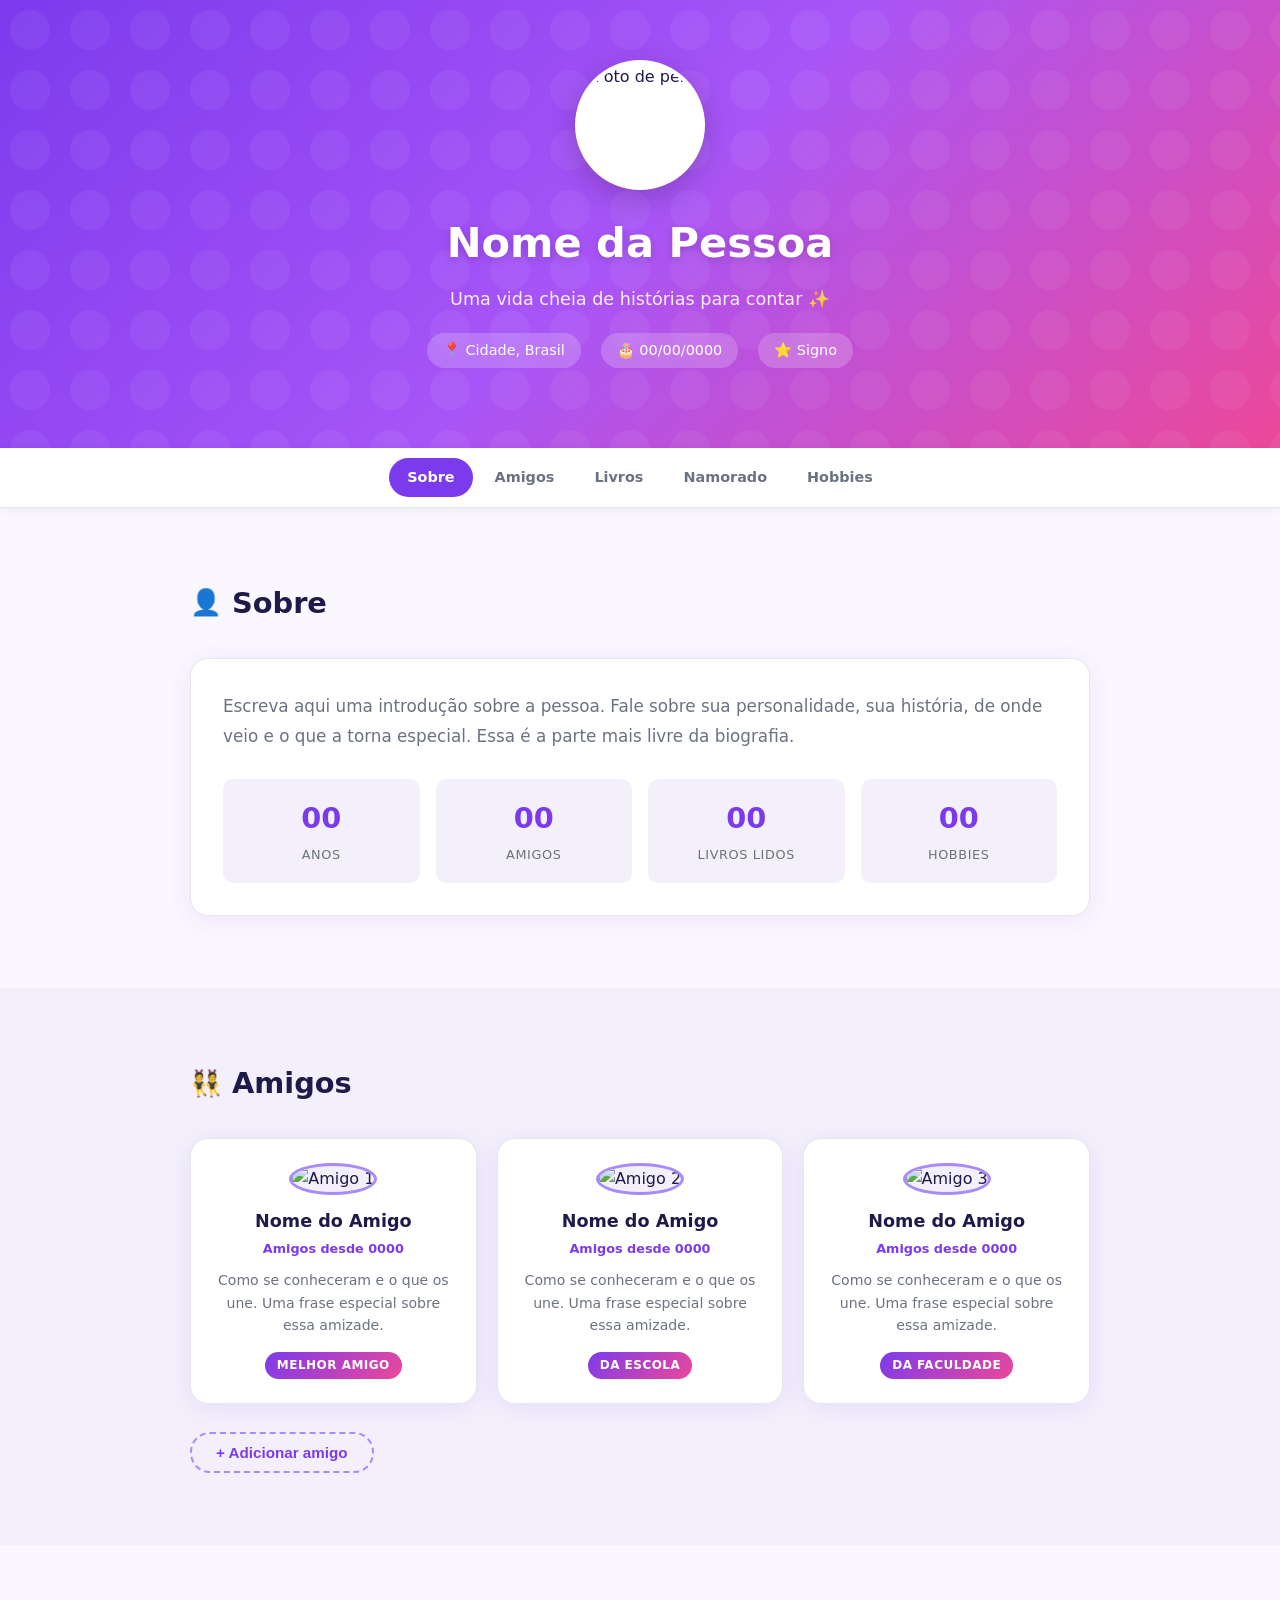
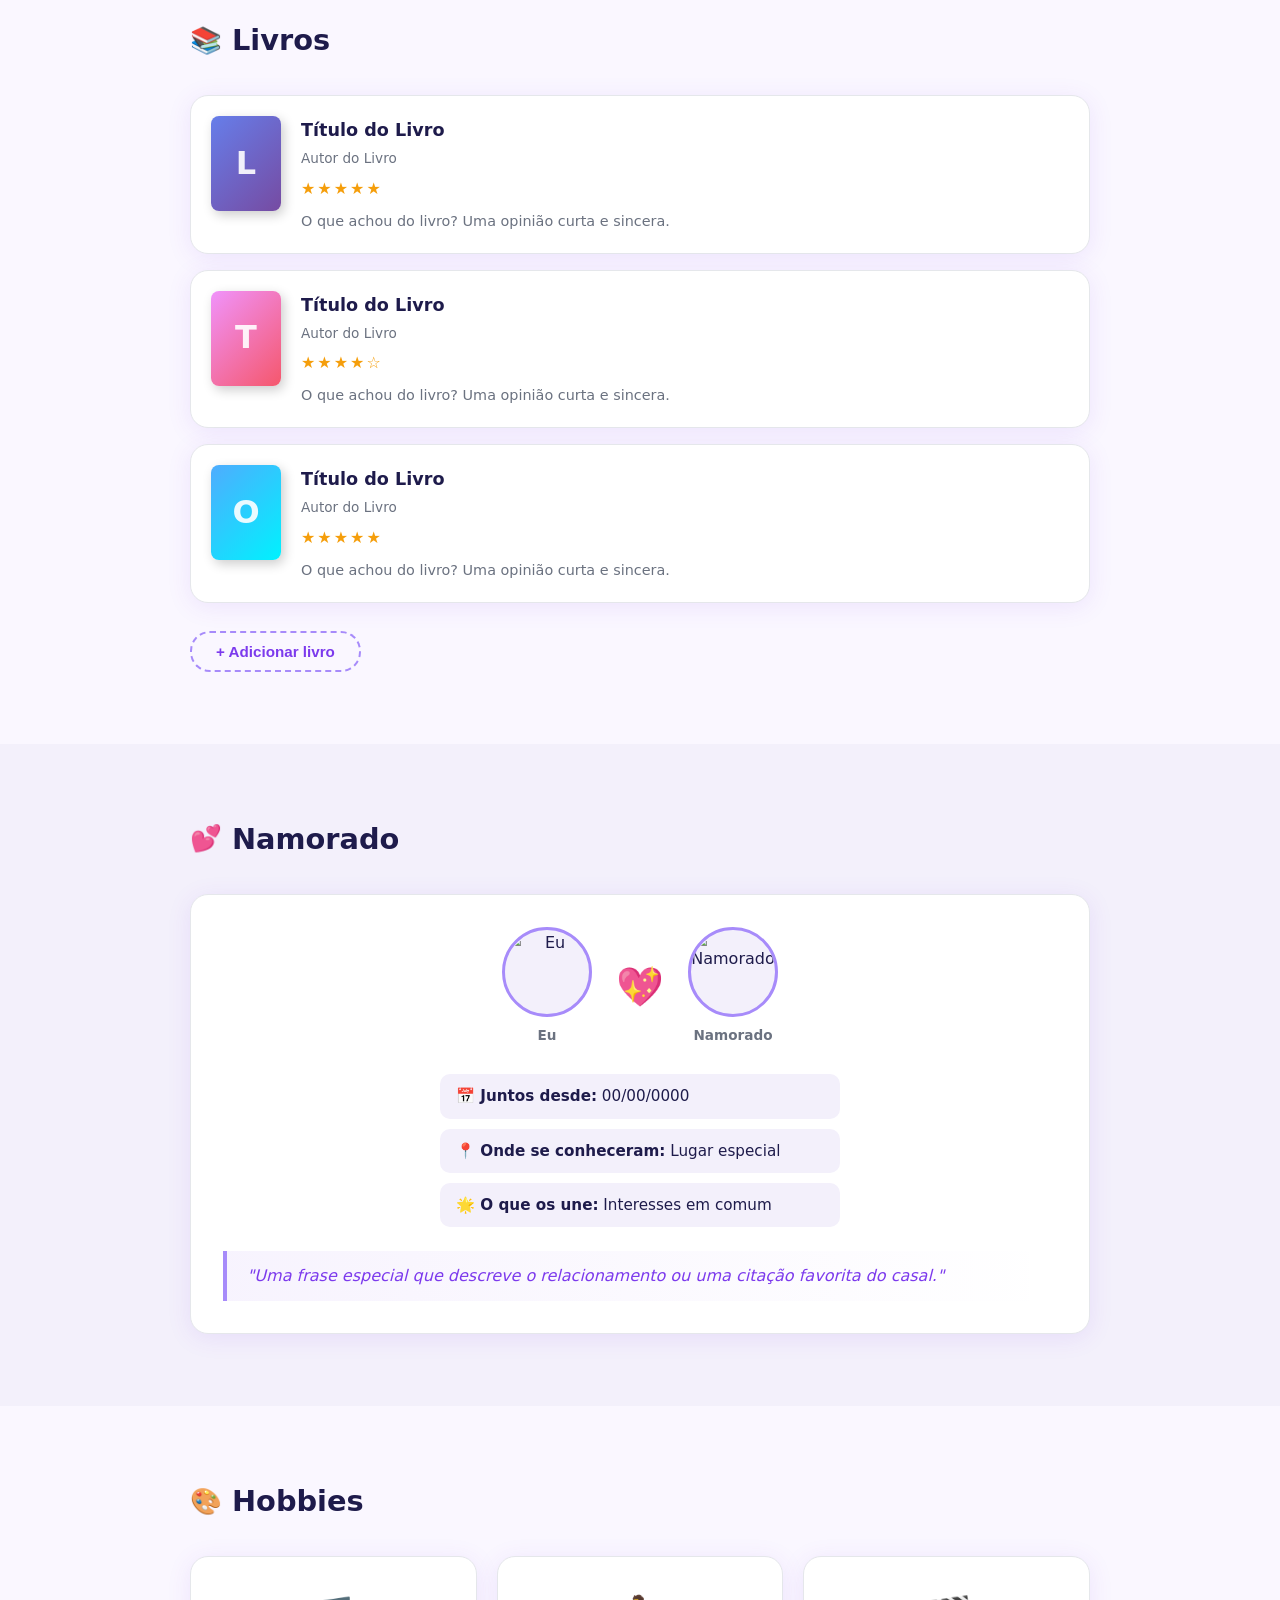
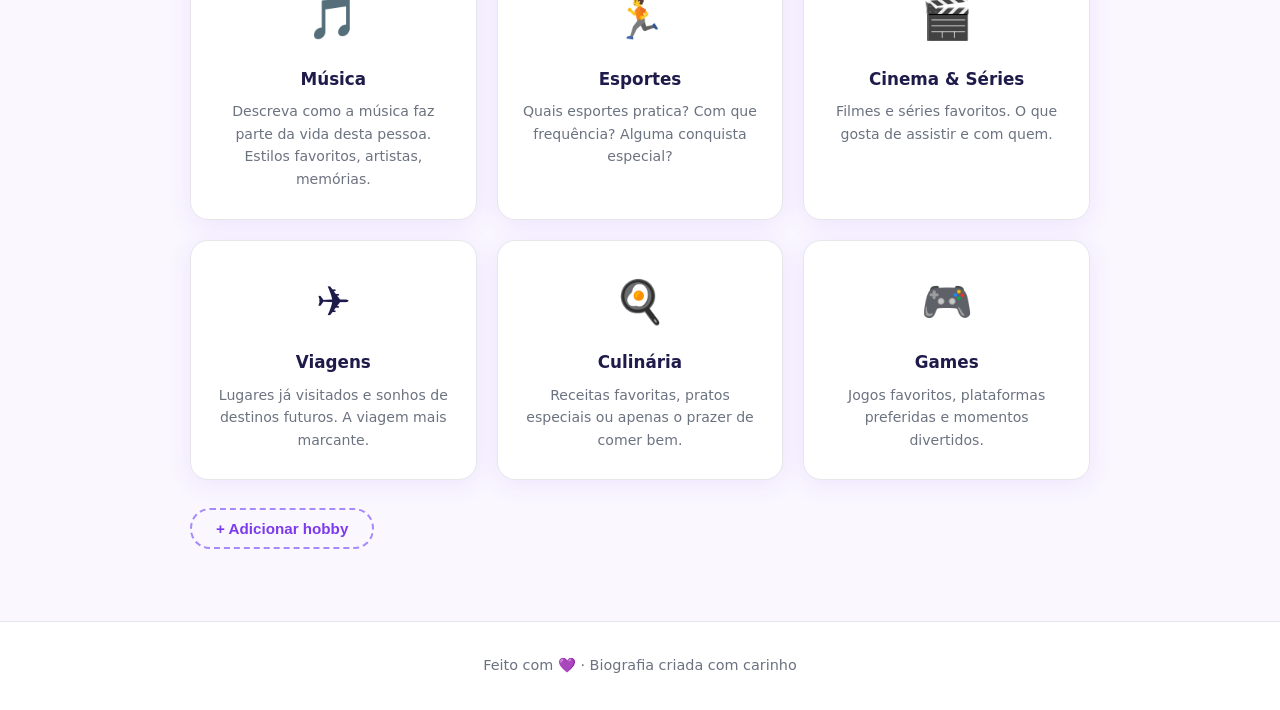
==== index.html @ f2c3ef5d "Adicionar site biográfico completo Site com seções de Sobre, Amigos, Livros, Namorado e Hobbies. Inc" ====
<!DOCTYPE html>
<html lang="pt-BR">
<head>
  <meta charset="UTF-8" />
  <meta name="viewport" content="width=device-width, initial-scale=1.0" />
  <title>Biografia</title>
  <link rel="stylesheet" href="style.css" />
</head>
<body>

  <!-- HERO -->
  <header class="hero">
    <div class="hero-overlay"></div>
    <div class="hero-content">
      <div class="avatar-wrapper">
        <img src="https://api.dicebear.com/7.x/personas/svg?seed=biography" alt="Foto de perfil" class="avatar" />
      </div>
      <h1 class="name">Nome da Pessoa</h1>
      <p class="tagline">Uma vida cheia de histórias para contar ✨</p>
      <div class="hero-meta">
        <span>📍 Cidade, Brasil</span>
        <span>🎂 00/00/0000</span>
        <span>⭐ Signo</span>
      </div>
    </div>
  </header>

  <!-- NAV -->
  <nav class="sticky-nav">
    <a href="#sobre">Sobre</a>
    <a href="#amigos">Amigos</a>
    <a href="#livros">Livros</a>
    <a href="#namorado">Namorado</a>
    <a href="#hobbies">Hobbies</a>
  </nav>

  <main>

    <!-- SOBRE -->
    <section id="sobre" class="section">
      <div class="section-inner">
        <h2 class="section-title"><span class="icon">👤</span> Sobre</h2>
        <div class="card about-card">
          <p class="bio-text">
            Escreva aqui uma introdução sobre a pessoa. Fale sobre sua personalidade, sua história,
            de onde veio e o que a torna especial. Essa é a parte mais livre da biografia.
          </p>
          <div class="stats">
            <div class="stat"><strong>00</strong><span>Anos</span></div>
            <div class="stat"><strong>00</strong><span>Amigos</span></div>
            <div class="stat"><strong>00</strong><span>Livros lidos</span></div>
            <div class="stat"><strong>00</strong><span>Hobbies</span></div>
          </div>
        </div>
      </div>
    </section>

    <!-- AMIGOS -->
    <section id="amigos" class="section section-alt">
      <div class="section-inner">
        <h2 class="section-title"><span class="icon">👯</span> Amigos</h2>
        <div class="cards-grid">

          <div class="friend-card">
            <img src="https://api.dicebear.com/7.x/personas/svg?seed=friend1" alt="Amigo 1" class="friend-avatar" />
            <h3>Nome do Amigo</h3>
            <p class="friend-since">Amigos desde 0000</p>
            <p class="friend-desc">Como se conheceram e o que os une. Uma frase especial sobre essa amizade.</p>
            <span class="tag">Melhor amigo</span>
          </div>

          <div class="friend-card">
            <img src="https://api.dicebear.com/7.x/personas/svg?seed=friend2" alt="Amigo 2" class="friend-avatar" />
            <h3>Nome do Amigo</h3>
            <p class="friend-since">Amigos desde 0000</p>
            <p class="friend-desc">Como se conheceram e o que os une. Uma frase especial sobre essa amizade.</p>
            <span class="tag">Da escola</span>
          </div>

          <div class="friend-card">
            <img src="https://api.dicebear.com/7.x/personas/svg?seed=friend3" alt="Amigo 3" class="friend-avatar" />
            <h3>Nome do Amigo</h3>
            <p class="friend-since">Amigos desde 0000</p>
            <p class="friend-desc">Como se conheceram e o que os une. Uma frase especial sobre essa amizade.</p>
            <span class="tag">Da faculdade</span>
          </div>

        </div>
        <button class="add-btn" onclick="addFriend()">+ Adicionar amigo</button>
      </div>
    </section>

    <!-- LIVROS -->
    <section id="livros" class="section">
      <div class="section-inner">
        <h2 class="section-title"><span class="icon">📚</span> Livros</h2>
        <div class="books-list">

          <div class="book-card">
            <div class="book-cover" style="background: linear-gradient(135deg, #667eea, #764ba2);">
              <span class="book-initial">L</span>
            </div>
            <div class="book-info">
              <h3>Título do Livro</h3>
              <p class="book-author">Autor do Livro</p>
              <div class="stars">★★★★★</div>
              <p class="book-review">O que achou do livro? Uma opinião curta e sincera.</p>
            </div>
          </div>

          <div class="book-card">
            <div class="book-cover" style="background: linear-gradient(135deg, #f093fb, #f5576c);">
              <span class="book-initial">T</span>
            </div>
            <div class="book-info">
              <h3>Título do Livro</h3>
              <p class="book-author">Autor do Livro</p>
              <div class="stars">★★★★☆</div>
              <p class="book-review">O que achou do livro? Uma opinião curta e sincera.</p>
            </div>
          </div>

          <div class="book-card">
            <div class="book-cover" style="background: linear-gradient(135deg, #4facfe, #00f2fe);">
              <span class="book-initial">O</span>
            </div>
            <div class="book-info">
              <h3>Título do Livro</h3>
              <p class="book-author">Autor do Livro</p>
              <div class="stars">★★★★★</div>
              <p class="book-review">O que achou do livro? Uma opinião curta e sincera.</p>
            </div>
          </div>

        </div>
        <button class="add-btn" onclick="addBook()">+ Adicionar livro</button>
      </div>
    </section>

    <!-- NAMORADO -->
    <section id="namorado" class="section section-alt">
      <div class="section-inner">
        <h2 class="section-title"><span class="icon">💕</span> Namorado</h2>
        <div class="card couple-card">
          <div class="couple-avatars">
            <div class="couple-person">
              <img src="https://api.dicebear.com/7.x/personas/svg?seed=me" alt="Eu" class="couple-avatar" />
              <span>Eu</span>
            </div>
            <div class="heart-center">💖</div>
            <div class="couple-person">
              <img src="https://api.dicebear.com/7.x/personas/svg?seed=partner" alt="Namorado" class="couple-avatar" />
              <span>Namorado</span>
            </div>
          </div>
          <div class="couple-info">
            <div class="couple-detail"><strong>📅 Juntos desde:</strong> 00/00/0000</div>
            <div class="couple-detail"><strong>📍 Onde se conheceram:</strong> Lugar especial</div>
            <div class="couple-detail"><strong>🌟 O que os une:</strong> Interesses em comum</div>
          </div>
          <blockquote class="love-quote">
            "Uma frase especial que descreve o relacionamento ou uma citação favorita do casal."
          </blockquote>
        </div>
      </div>
    </section>

    <!-- HOBBIES -->
    <section id="hobbies" class="section">
      <div class="section-inner">
        <h2 class="section-title"><span class="icon">🎨</span> Hobbies</h2>
        <div class="hobbies-grid">

          <div class="hobby-card">
            <div class="hobby-icon">🎵</div>
            <h3>Música</h3>
            <p>Descreva como a música faz parte da vida desta pessoa. Estilos favoritos, artistas, memórias.</p>
          </div>

          <div class="hobby-card">
            <div class="hobby-icon">🏃</div>
            <h3>Esportes</h3>
            <p>Quais esportes pratica? Com que frequência? Alguma conquista especial?</p>
          </div>

          <div class="hobby-card">
            <div class="hobby-icon">🎬</div>
            <h3>Cinema & Séries</h3>
            <p>Filmes e séries favoritos. O que gosta de assistir e com quem.</p>
          </div>

          <div class="hobby-card">
            <div class="hobby-icon">✈️</div>
            <h3>Viagens</h3>
            <p>Lugares já visitados e sonhos de destinos futuros. A viagem mais marcante.</p>
          </div>

          <div class="hobby-card">
            <div class="hobby-icon">🍳</div>
            <h3>Culinária</h3>
            <p>Receitas favoritas, pratos especiais ou apenas o prazer de comer bem.</p>
          </div>

          <div class="hobby-card">
            <div class="hobby-icon">🎮</div>
            <h3>Games</h3>
            <p>Jogos favoritos, plataformas preferidas e momentos divertidos.</p>
          </div>

        </div>
        <button class="add-btn" onclick="addHobby()">+ Adicionar hobby</button>
      </div>
    </section>

  </main>

  <!-- FOOTER -->
  <footer class="footer">
    <p>Feito com 💜 · Biografia criada com carinho</p>
  </footer>

  <!-- MODAL -->
  <div id="modal" class="modal hidden">
    <div class="modal-box">
      <h3 id="modal-title">Adicionar</h3>
      <div id="modal-fields"></div>
      <div class="modal-actions">
        <button onclick="closeModal()" class="btn-cancel">Cancelar</button>
        <button onclick="saveModal()" class="btn-save">Salvar</button>
      </div>
    </div>
  </div>

  <script src="script.js"></script>
</body>
</html>
---- style.css ----
/* ===== RESET & BASE ===== */
*, *::before, *::after { box-sizing: border-box; margin: 0; padding: 0; }

:root {
  --primary: #7c3aed;
  --primary-light: #a78bfa;
  --primary-dark: #5b21b6;
  --accent: #ec4899;
  --bg: #faf7ff;
  --bg-alt: #f3f0fb;
  --card-bg: #ffffff;
  --text: #1e1b4b;
  --text-muted: #6b7280;
  --border: #e5e7eb;
  --shadow: 0 4px 24px rgba(124, 58, 237, 0.10);
  --radius: 18px;
  --radius-sm: 10px;
}

html { scroll-behavior: smooth; }

body {
  font-family: 'Segoe UI', system-ui, -apple-system, sans-serif;
  background: var(--bg);
  color: var(--text);
  line-height: 1.6;
}

/* ===== HERO ===== */
.hero {
  position: relative;
  min-height: 420px;
  display: flex;
  align-items: center;
  justify-content: center;
  text-align: center;
  background: linear-gradient(135deg, #7c3aed 0%, #a855f7 50%, #ec4899 100%);
  overflow: hidden;
  padding: 60px 20px 80px;
}

.hero::before {
  content: '';
  position: absolute;
  inset: 0;
  background: url("data:image/svg+xml,%3Csvg width='60' height='60' viewBox='0 0 60 60' xmlns='http://www.w3.org/2000/svg'%3E%3Cg fill='none' fill-rule='evenodd'%3E%3Cg fill='%23ffffff' fill-opacity='0.05'%3E%3Ccircle cx='30' cy='30' r='20'/%3E%3C/g%3E%3C/g%3E%3C/svg%3E");
}

.hero-content { position: relative; z-index: 1; }

.avatar-wrapper {
  width: 130px;
  height: 130px;
  margin: 0 auto 20px;
  border-radius: 50%;
  border: 4px solid rgba(255,255,255,0.8);
  overflow: hidden;
  background: #fff;
  box-shadow: 0 8px 32px rgba(0,0,0,0.2);
}

.avatar { width: 100%; height: 100%; object-fit: cover; }

.name {
  font-size: 2.6rem;
  font-weight: 800;
  color: #fff;
  text-shadow: 0 2px 8px rgba(0,0,0,0.15);
  margin-bottom: 8px;
}

.tagline {
  font-size: 1.1rem;
  color: rgba(255,255,255,0.9);
  margin-bottom: 20px;
}

.hero-meta {
  display: flex;
  gap: 20px;
  justify-content: center;
  flex-wrap: wrap;
}

.hero-meta span {
  background: rgba(255,255,255,0.2);
  color: #fff;
  padding: 6px 16px;
  border-radius: 20px;
  font-size: 0.9rem;
  backdrop-filter: blur(8px);
}

/* ===== NAV ===== */
.sticky-nav {
  position: sticky;
  top: 0;
  z-index: 100;
  background: rgba(255,255,255,0.95);
  backdrop-filter: blur(12px);
  border-bottom: 1px solid var(--border);
  display: flex;
  justify-content: center;
  gap: 4px;
  padding: 10px 20px;
  box-shadow: 0 2px 12px rgba(0,0,0,0.06);
}

.sticky-nav a {
  text-decoration: none;
  color: var(--text-muted);
  font-weight: 600;
  font-size: 0.9rem;
  padding: 8px 18px;
  border-radius: 20px;
  transition: all 0.2s;
}

.sticky-nav a:hover {
  background: var(--primary);
  color: #fff;
}

/* ===== SECTIONS ===== */
.section { padding: 72px 20px; }
.section-alt { background: var(--bg-alt); }
.section-inner { max-width: 900px; margin: 0 auto; }

.section-title {
  font-size: 1.8rem;
  font-weight: 800;
  color: var(--text);
  margin-bottom: 32px;
  display: flex;
  align-items: center;
  gap: 10px;
}

.icon { font-size: 1.6rem; }

/* ===== CARDS ===== */
.card {
  background: var(--card-bg);
  border-radius: var(--radius);
  padding: 32px;
  box-shadow: var(--shadow);
  border: 1px solid var(--border);
}

/* ===== ABOUT ===== */
.bio-text {
  font-size: 1.05rem;
  color: var(--text-muted);
  margin-bottom: 28px;
  line-height: 1.8;
}

.stats {
  display: flex;
  gap: 16px;
  flex-wrap: wrap;
}

.stat {
  flex: 1;
  min-width: 100px;
  text-align: center;
  background: var(--bg-alt);
  border-radius: var(--radius-sm);
  padding: 16px 12px;
}

.stat strong {
  display: block;
  font-size: 1.8rem;
  font-weight: 800;
  color: var(--primary);
}

.stat span {
  font-size: 0.8rem;
  color: var(--text-muted);
  text-transform: uppercase;
  letter-spacing: 0.05em;
}

/* ===== FRIENDS ===== */
.cards-grid {
  display: grid;
  grid-template-columns: repeat(auto-fill, minmax(240px, 1fr));
  gap: 20px;
  margin-bottom: 20px;
}

.friend-card {
  background: var(--card-bg);
  border-radius: var(--radius);
  padding: 24px;
  text-align: center;
  box-shadow: var(--shadow);
  border: 1px solid var(--border);
  transition: transform 0.2s, box-shadow 0.2s;
}

.friend-card:hover {
  transform: translateY(-4px);
  box-shadow: 0 12px 32px rgba(124, 58, 237, 0.16);
}

.friend-avatar {
  width: 80px;
  height: 80px;
  border-radius: 50%;
  border: 3px solid var(--primary-light);
  margin-bottom: 12px;
  background: var(--bg-alt);
}

.friend-card h3 { font-size: 1.1rem; margin-bottom: 4px; }

.friend-since {
  font-size: 0.8rem;
  color: var(--primary);
  font-weight: 600;
  margin-bottom: 10px;
}

.friend-desc {
  font-size: 0.88rem;
  color: var(--text-muted);
  margin-bottom: 14px;
  line-height: 1.6;
}

.tag {
  display: inline-block;
  background: linear-gradient(135deg, var(--primary), var(--accent));
  color: #fff;
  font-size: 0.75rem;
  font-weight: 700;
  padding: 4px 12px;
  border-radius: 20px;
  text-transform: uppercase;
  letter-spacing: 0.04em;
}

/* ===== BOOKS ===== */
.books-list {
  display: flex;
  flex-direction: column;
  gap: 16px;
  margin-bottom: 20px;
}

.book-card {
  background: var(--card-bg);
  border-radius: var(--radius);
  padding: 20px;
  display: flex;
  gap: 20px;
  align-items: flex-start;
  box-shadow: var(--shadow);
  border: 1px solid var(--border);
  transition: transform 0.2s;
}

.book-card:hover { transform: translateX(4px); }

.book-cover {
  width: 70px;
  height: 95px;
  border-radius: 8px;
  flex-shrink: 0;
  display: flex;
  align-items: center;
  justify-content: center;
  box-shadow: 3px 4px 12px rgba(0,0,0,0.2);
}

.book-initial {
  font-size: 2rem;
  font-weight: 800;
  color: rgba(255,255,255,0.9);
}

.book-info { flex: 1; }
.book-info h3 { font-size: 1.1rem; margin-bottom: 4px; }

.book-author {
  font-size: 0.85rem;
  color: var(--text-muted);
  margin-bottom: 6px;
}

.stars {
  color: #f59e0b;
  font-size: 1rem;
  margin-bottom: 8px;
  letter-spacing: 2px;
}

.book-review {
  font-size: 0.9rem;
  color: var(--text-muted);
  line-height: 1.6;
}

/* ===== COUPLE ===== */
.couple-card { text-align: center; }

.couple-avatars {
  display: flex;
  align-items: center;
  justify-content: center;
  gap: 24px;
  margin-bottom: 28px;
}

.couple-person {
  display: flex;
  flex-direction: column;
  align-items: center;
  gap: 8px;
}

.couple-person span {
  font-size: 0.85rem;
  font-weight: 600;
  color: var(--text-muted);
}

.couple-avatar {
  width: 90px;
  height: 90px;
  border-radius: 50%;
  border: 3px solid var(--primary-light);
  background: var(--bg-alt);
}

.heart-center {
  font-size: 2.4rem;
  animation: pulse 1.5s ease-in-out infinite;
}

@keyframes pulse {
  0%, 100% { transform: scale(1); }
  50% { transform: scale(1.15); }
}

.couple-info {
  display: flex;
  flex-direction: column;
  gap: 10px;
  margin-bottom: 24px;
  text-align: left;
  max-width: 400px;
  margin-inline: auto;
}

.couple-detail {
  background: var(--bg-alt);
  padding: 10px 16px;
  border-radius: var(--radius-sm);
  font-size: 0.95rem;
}

.love-quote {
  font-size: 1rem;
  font-style: italic;
  color: var(--primary);
  border-left: 4px solid var(--primary-light);
  padding: 12px 20px;
  background: linear-gradient(to right, rgba(124,58,237,0.06), transparent);
  border-radius: 0 8px 8px 0;
  margin-top: 8px;
  text-align: left;
}

/* ===== HOBBIES ===== */
.hobbies-grid {
  display: grid;
  grid-template-columns: repeat(auto-fill, minmax(220px, 1fr));
  gap: 20px;
  margin-bottom: 20px;
}

.hobby-card {
  background: var(--card-bg);
  border-radius: var(--radius);
  padding: 28px 22px;
  text-align: center;
  box-shadow: var(--shadow);
  border: 1px solid var(--border);
  transition: transform 0.2s, box-shadow 0.2s;
  cursor: default;
}

.hobby-card:hover {
  transform: translateY(-6px);
  box-shadow: 0 16px 40px rgba(124, 58, 237, 0.14);
}

.hobby-icon {
  font-size: 2.6rem;
  margin-bottom: 14px;
  display: block;
}

.hobby-card h3 {
  font-size: 1.05rem;
  margin-bottom: 8px;
  color: var(--text);
}

.hobby-card p {
  font-size: 0.88rem;
  color: var(--text-muted);
  line-height: 1.6;
}

/* ===== ADD BUTTON ===== */
.add-btn {
  display: inline-flex;
  align-items: center;
  gap: 6px;
  background: none;
  border: 2px dashed var(--primary-light);
  color: var(--primary);
  font-size: 0.95rem;
  font-weight: 600;
  padding: 10px 24px;
  border-radius: 20px;
  cursor: pointer;
  transition: all 0.2s;
  margin-top: 8px;
}

.add-btn:hover {
  background: var(--primary);
  border-style: solid;
  color: #fff;
}

/* ===== MODAL ===== */
.modal {
  position: fixed;
  inset: 0;
  background: rgba(0,0,0,0.5);
  display: flex;
  align-items: center;
  justify-content: center;
  z-index: 999;
  backdrop-filter: blur(4px);
  padding: 20px;
}

.modal.hidden { display: none; }

.modal-box {
  background: #fff;
  border-radius: var(--radius);
  padding: 32px;
  width: 100%;
  max-width: 460px;
  box-shadow: 0 24px 64px rgba(0,0,0,0.2);
  animation: slideUp 0.2s ease;
}

@keyframes slideUp {
  from { transform: translateY(20px); opacity: 0; }
  to { transform: translateY(0); opacity: 1; }
}

.modal-box h3 {
  font-size: 1.3rem;
  margin-bottom: 20px;
  color: var(--text);
}

.modal-fields label {
  display: block;
  font-size: 0.85rem;
  font-weight: 600;
  color: var(--text);
  margin-bottom: 4px;
  margin-top: 14px;
}

.modal-fields input,
.modal-fields textarea,
.modal-fields select {
  width: 100%;
  border: 1.5px solid var(--border);
  border-radius: var(--radius-sm);
  padding: 10px 14px;
  font-size: 0.95rem;
  color: var(--text);
  background: var(--bg);
  outline: none;
  transition: border-color 0.2s;
  font-family: inherit;
}

.modal-fields input:focus,
.modal-fields textarea:focus {
  border-color: var(--primary);
}

.modal-fields textarea { resize: vertical; min-height: 80px; }

.modal-actions {
  display: flex;
  gap: 10px;
  justify-content: flex-end;
  margin-top: 24px;
}

.btn-cancel {
  background: none;
  border: 1.5px solid var(--border);
  color: var(--text-muted);
  padding: 10px 20px;
  border-radius: 20px;
  cursor: pointer;
  font-size: 0.9rem;
  font-weight: 600;
  transition: all 0.2s;
}

.btn-cancel:hover { background: var(--border); }

.btn-save {
  background: linear-gradient(135deg, var(--primary), var(--accent));
  border: none;
  color: #fff;
  padding: 10px 24px;
  border-radius: 20px;
  cursor: pointer;
  font-size: 0.9rem;
  font-weight: 700;
  transition: opacity 0.2s;
}

.btn-save:hover { opacity: 0.9; }

/* ===== FOOTER ===== */
.footer {
  text-align: center;
  padding: 32px;
  color: var(--text-muted);
  font-size: 0.9rem;
  border-top: 1px solid var(--border);
  background: var(--card-bg);
}

/* ===== RESPONSIVE ===== */
@media (max-width: 600px) {
  .name { font-size: 1.9rem; }
  .sticky-nav { gap: 2px; padding: 8px 10px; overflow-x: auto; }
  .sticky-nav a { font-size: 0.8rem; padding: 7px 12px; white-space: nowrap; }
  .section { padding: 48px 16px; }
  .book-card { flex-direction: column; align-items: center; text-align: center; }
  .couple-info { text-align: center; }
}
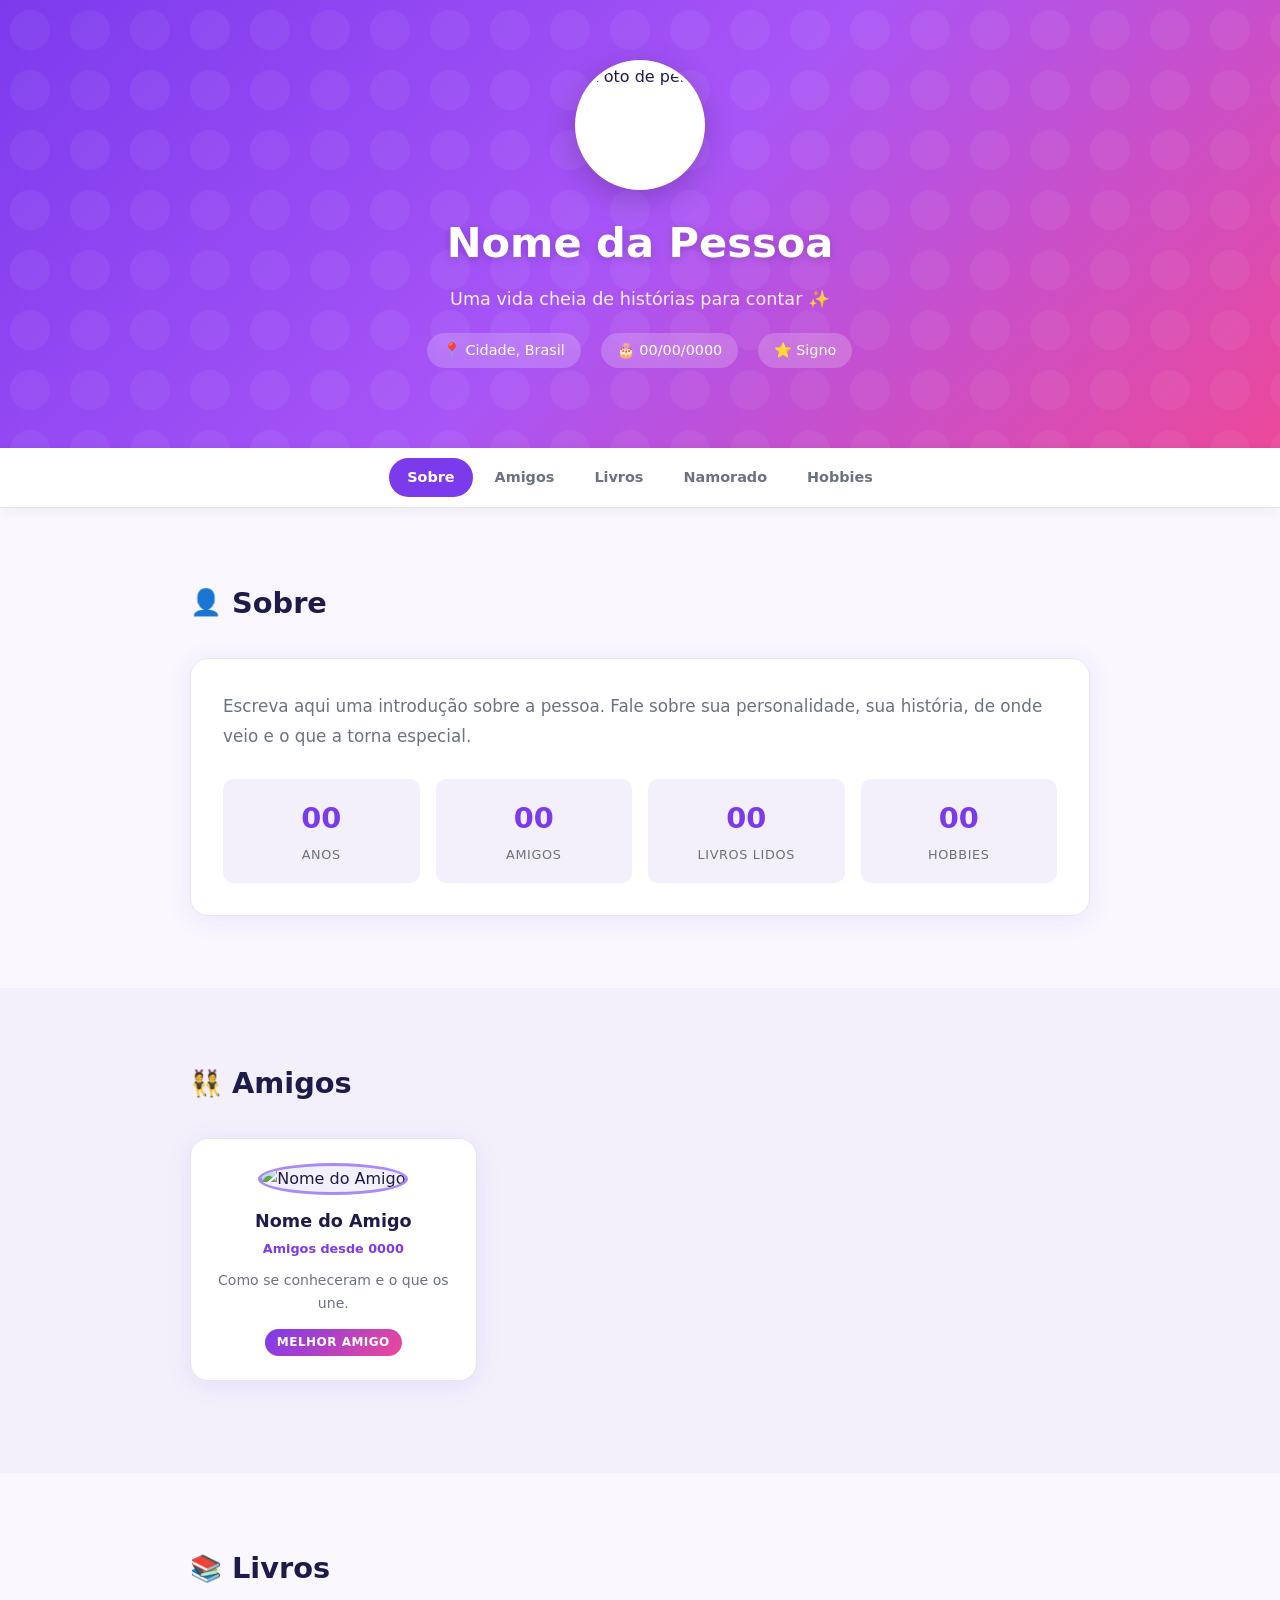
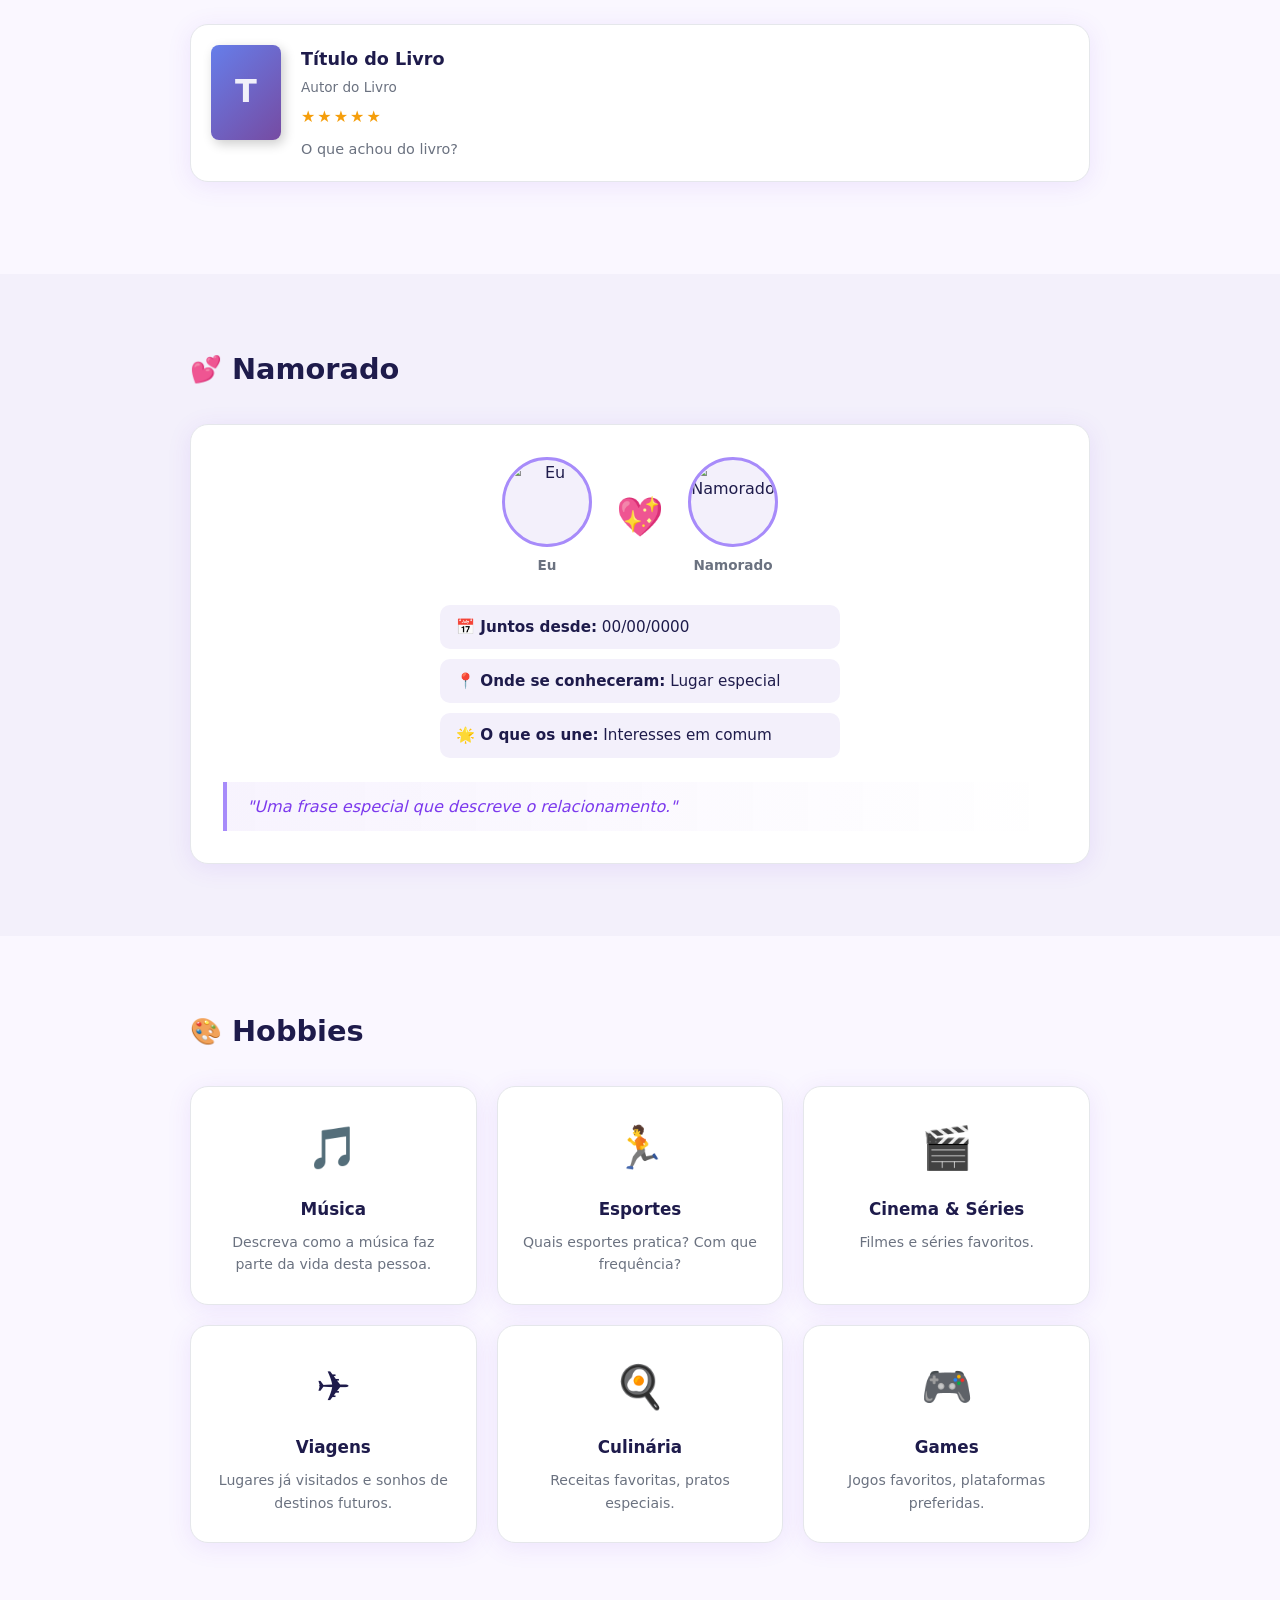
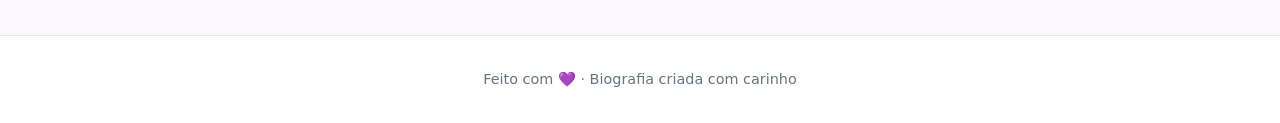
==== commit 6ad591af: "Adicionar painel admin com senha e publicação via GitHub API - admin.html: editor protegido por senh" ====
--- a/index.html
+++ b/index.html
@@ -8,24 +8,21 @@
 </head>
 <body>
 
-  <!-- HERO -->
   <header class="hero">
-    <div class="hero-overlay"></div>
     <div class="hero-content">
       <div class="avatar-wrapper">
-        <img src="https://api.dicebear.com/7.x/personas/svg?seed=biography" alt="Foto de perfil" class="avatar" />
-      </div>
-      <h1 class="name">Nome da Pessoa</h1>
-      <p class="tagline">Uma vida cheia de histórias para contar ✨</p>
+        <img id="avatar" src="" alt="Foto de perfil" class="avatar" />
+      </div>
+      <h1 class="name" id="hero-name"></h1>
+      <p class="tagline" id="hero-tagline"></p>
       <div class="hero-meta">
-        <span>📍 Cidade, Brasil</span>
-        <span>🎂 00/00/0000</span>
-        <span>⭐ Signo</span>
+        <span id="meta-location"></span>
+        <span id="meta-birthday"></span>
+        <span id="meta-sign"></span>
       </div>
     </div>
   </header>
 
-  <!-- NAV -->
   <nav class="sticky-nav">
     <a href="#sobre">Sobre</a>
     <a href="#amigos">Amigos</a>
@@ -36,201 +33,174 @@
 
   <main>
 
-    <!-- SOBRE -->
     <section id="sobre" class="section">
       <div class="section-inner">
         <h2 class="section-title"><span class="icon">👤</span> Sobre</h2>
         <div class="card about-card">
-          <p class="bio-text">
-            Escreva aqui uma introdução sobre a pessoa. Fale sobre sua personalidade, sua história,
-            de onde veio e o que a torna especial. Essa é a parte mais livre da biografia.
-          </p>
+          <p class="bio-text" id="bio-text"></p>
           <div class="stats">
-            <div class="stat"><strong>00</strong><span>Anos</span></div>
-            <div class="stat"><strong>00</strong><span>Amigos</span></div>
-            <div class="stat"><strong>00</strong><span>Livros lidos</span></div>
-            <div class="stat"><strong>00</strong><span>Hobbies</span></div>
+            <div class="stat"><strong id="stat-age"></strong><span>Anos</span></div>
+            <div class="stat"><strong id="stat-friends"></strong><span>Amigos</span></div>
+            <div class="stat"><strong id="stat-books"></strong><span>Livros lidos</span></div>
+            <div class="stat"><strong id="stat-hobbies"></strong><span>Hobbies</span></div>
           </div>
         </div>
       </div>
     </section>
 
-    <!-- AMIGOS -->
     <section id="amigos" class="section section-alt">
       <div class="section-inner">
         <h2 class="section-title"><span class="icon">👯</span> Amigos</h2>
-        <div class="cards-grid">
-
-          <div class="friend-card">
-            <img src="https://api.dicebear.com/7.x/personas/svg?seed=friend1" alt="Amigo 1" class="friend-avatar" />
-            <h3>Nome do Amigo</h3>
-            <p class="friend-since">Amigos desde 0000</p>
-            <p class="friend-desc">Como se conheceram e o que os une. Uma frase especial sobre essa amizade.</p>
-            <span class="tag">Melhor amigo</span>
-          </div>
-
-          <div class="friend-card">
-            <img src="https://api.dicebear.com/7.x/personas/svg?seed=friend2" alt="Amigo 2" class="friend-avatar" />
-            <h3>Nome do Amigo</h3>
-            <p class="friend-since">Amigos desde 0000</p>
-            <p class="friend-desc">Como se conheceram e o que os une. Uma frase especial sobre essa amizade.</p>
-            <span class="tag">Da escola</span>
-          </div>
-
-          <div class="friend-card">
-            <img src="https://api.dicebear.com/7.x/personas/svg?seed=friend3" alt="Amigo 3" class="friend-avatar" />
-            <h3>Nome do Amigo</h3>
-            <p class="friend-since">Amigos desde 0000</p>
-            <p class="friend-desc">Como se conheceram e o que os une. Uma frase especial sobre essa amizade.</p>
-            <span class="tag">Da faculdade</span>
-          </div>
-
-        </div>
-        <button class="add-btn" onclick="addFriend()">+ Adicionar amigo</button>
-      </div>
-    </section>
-
-    <!-- LIVROS -->
+        <div class="cards-grid" id="friends-grid"></div>
+      </div>
+    </section>
+
     <section id="livros" class="section">
       <div class="section-inner">
         <h2 class="section-title"><span class="icon">📚</span> Livros</h2>
-        <div class="books-list">
-
-          <div class="book-card">
-            <div class="book-cover" style="background: linear-gradient(135deg, #667eea, #764ba2);">
-              <span class="book-initial">L</span>
-            </div>
-            <div class="book-info">
-              <h3>Título do Livro</h3>
-              <p class="book-author">Autor do Livro</p>
-              <div class="stars">★★★★★</div>
-              <p class="book-review">O que achou do livro? Uma opinião curta e sincera.</p>
-            </div>
-          </div>
-
-          <div class="book-card">
-            <div class="book-cover" style="background: linear-gradient(135deg, #f093fb, #f5576c);">
-              <span class="book-initial">T</span>
-            </div>
-            <div class="book-info">
-              <h3>Título do Livro</h3>
-              <p class="book-author">Autor do Livro</p>
-              <div class="stars">★★★★☆</div>
-              <p class="book-review">O que achou do livro? Uma opinião curta e sincera.</p>
-            </div>
-          </div>
-
-          <div class="book-card">
-            <div class="book-cover" style="background: linear-gradient(135deg, #4facfe, #00f2fe);">
-              <span class="book-initial">O</span>
-            </div>
-            <div class="book-info">
-              <h3>Título do Livro</h3>
-              <p class="book-author">Autor do Livro</p>
-              <div class="stars">★★★★★</div>
-              <p class="book-review">O que achou do livro? Uma opinião curta e sincera.</p>
-            </div>
-          </div>
-
-        </div>
-        <button class="add-btn" onclick="addBook()">+ Adicionar livro</button>
-      </div>
-    </section>
-
-    <!-- NAMORADO -->
+        <div class="books-list" id="books-list"></div>
+      </div>
+    </section>
+
     <section id="namorado" class="section section-alt">
       <div class="section-inner">
         <h2 class="section-title"><span class="icon">💕</span> Namorado</h2>
-        <div class="card couple-card">
-          <div class="couple-avatars">
-            <div class="couple-person">
-              <img src="https://api.dicebear.com/7.x/personas/svg?seed=me" alt="Eu" class="couple-avatar" />
-              <span>Eu</span>
-            </div>
-            <div class="heart-center">💖</div>
-            <div class="couple-person">
-              <img src="https://api.dicebear.com/7.x/personas/svg?seed=partner" alt="Namorado" class="couple-avatar" />
-              <span>Namorado</span>
-            </div>
-          </div>
-          <div class="couple-info">
-            <div class="couple-detail"><strong>📅 Juntos desde:</strong> 00/00/0000</div>
-            <div class="couple-detail"><strong>📍 Onde se conheceram:</strong> Lugar especial</div>
-            <div class="couple-detail"><strong>🌟 O que os une:</strong> Interesses em comum</div>
-          </div>
-          <blockquote class="love-quote">
-            "Uma frase especial que descreve o relacionamento ou uma citação favorita do casal."
-          </blockquote>
-        </div>
-      </div>
-    </section>
-
-    <!-- HOBBIES -->
+        <div class="card couple-card" id="couple-card"></div>
+      </div>
+    </section>
+
     <section id="hobbies" class="section">
       <div class="section-inner">
         <h2 class="section-title"><span class="icon">🎨</span> Hobbies</h2>
-        <div class="hobbies-grid">
-
-          <div class="hobby-card">
-            <div class="hobby-icon">🎵</div>
-            <h3>Música</h3>
-            <p>Descreva como a música faz parte da vida desta pessoa. Estilos favoritos, artistas, memórias.</p>
-          </div>
-
-          <div class="hobby-card">
-            <div class="hobby-icon">🏃</div>
-            <h3>Esportes</h3>
-            <p>Quais esportes pratica? Com que frequência? Alguma conquista especial?</p>
-          </div>
-
-          <div class="hobby-card">
-            <div class="hobby-icon">🎬</div>
-            <h3>Cinema & Séries</h3>
-            <p>Filmes e séries favoritos. O que gosta de assistir e com quem.</p>
-          </div>
-
-          <div class="hobby-card">
-            <div class="hobby-icon">✈️</div>
-            <h3>Viagens</h3>
-            <p>Lugares já visitados e sonhos de destinos futuros. A viagem mais marcante.</p>
-          </div>
-
-          <div class="hobby-card">
-            <div class="hobby-icon">🍳</div>
-            <h3>Culinária</h3>
-            <p>Receitas favoritas, pratos especiais ou apenas o prazer de comer bem.</p>
-          </div>
-
-          <div class="hobby-card">
-            <div class="hobby-icon">🎮</div>
-            <h3>Games</h3>
-            <p>Jogos favoritos, plataformas preferidas e momentos divertidos.</p>
-          </div>
-
-        </div>
-        <button class="add-btn" onclick="addHobby()">+ Adicionar hobby</button>
+        <div class="hobbies-grid" id="hobbies-grid"></div>
       </div>
     </section>
 
   </main>
 
-  <!-- FOOTER -->
   <footer class="footer">
     <p>Feito com 💜 · Biografia criada com carinho</p>
   </footer>
 
-  <!-- MODAL -->
-  <div id="modal" class="modal hidden">
-    <div class="modal-box">
-      <h3 id="modal-title">Adicionar</h3>
-      <div id="modal-fields"></div>
-      <div class="modal-actions">
-        <button onclick="closeModal()" class="btn-cancel">Cancelar</button>
-        <button onclick="saveModal()" class="btn-save">Salvar</button>
-      </div>
-    </div>
-  </div>
-
-  <script src="script.js"></script>
+  <script>
+  const BOOK_COLORS = [
+    'linear-gradient(135deg,#667eea,#764ba2)',
+    'linear-gradient(135deg,#f093fb,#f5576c)',
+    'linear-gradient(135deg,#4facfe,#00f2fe)',
+    'linear-gradient(135deg,#43e97b,#38f9d7)',
+    'linear-gradient(135deg,#fa709a,#fee140)',
+    'linear-gradient(135deg,#a18cd1,#fbc2eb)',
+  ];
+
+  function esc(s) {
+    return String(s||'').replace(/&/g,'&amp;').replace(/</g,'&lt;').replace(/>/g,'&gt;').replace(/"/g,'&quot;');
+  }
+
+  function avatarUrl(seed, photo) {
+    return photo || `https://api.dicebear.com/7.x/personas/svg?seed=${encodeURIComponent(seed)}`;
+  }
+
+  function render(d) {
+    document.title = (d.name || 'Biografia') + ' · Biografia';
+
+    document.getElementById('avatar').src = avatarUrl('profile', d.avatar);
+    document.getElementById('hero-name').textContent = d.name || '';
+    document.getElementById('hero-tagline').textContent = d.tagline || '';
+    document.getElementById('meta-location').textContent = d.location ? '📍 ' + d.location : '';
+    document.getElementById('meta-birthday').textContent = d.birthday ? '🎂 ' + d.birthday : '';
+    document.getElementById('meta-sign').textContent = d.sign ? '⭐ ' + d.sign : '';
+
+    document.getElementById('bio-text').textContent = d.bio || '';
+    document.getElementById('stat-age').textContent = d.stats?.age || '—';
+    document.getElementById('stat-friends').textContent = d.stats?.friends || '—';
+    document.getElementById('stat-books').textContent = d.stats?.books || '—';
+    document.getElementById('stat-hobbies').textContent = d.stats?.hobbies || '—';
+
+    document.getElementById('friends-grid').innerHTML = (d.friends || []).map(f => `
+      <div class="friend-card">
+        <img src="${esc(avatarUrl(f.name, f.photo))}" alt="${esc(f.name)}" class="friend-avatar" />
+        <h3>${esc(f.name)}</h3>
+        <p class="friend-since">Amigos desde ${esc(f.since)}</p>
+        <p class="friend-desc">${esc(f.desc)}</p>
+        ${f.tag ? `<span class="tag">${esc(f.tag)}</span>` : ''}
+      </div>
+    `).join('');
+
+    document.getElementById('books-list').innerHTML = (d.books || []).map((b, i) => {
+      const s = Math.min(5, Math.max(1, parseInt(b.stars) || 5));
+      return `
+        <div class="book-card">
+          <div class="book-cover" style="background:${BOOK_COLORS[i % BOOK_COLORS.length]}">
+            <span class="book-initial">${esc((b.title||'?')[0].toUpperCase())}</span>
+          </div>
+          <div class="book-info">
+            <h3>${esc(b.title)}</h3>
+            <p class="book-author">${esc(b.author)}</p>
+            <div class="stars">${'★'.repeat(s)}${'☆'.repeat(5-s)}</div>
+            <p class="book-review">${esc(b.review)}</p>
+          </div>
+        </div>
+      `;
+    }).join('');
+
+    const p = d.partner || {};
+    document.getElementById('couple-card').innerHTML = `
+      <div class="couple-avatars">
+        <div class="couple-person">
+          <img src="${esc(avatarUrl('me', p.myPhoto))}" alt="${esc(p.myName)}" class="couple-avatar" />
+          <span>${esc(p.myName)}</span>
+        </div>
+        <div class="heart-center">💖</div>
+        <div class="couple-person">
+          <img src="${esc(avatarUrl('partner', p.partnerPhoto))}" alt="${esc(p.partnerName)}" class="couple-avatar" />
+          <span>${esc(p.partnerName)}</span>
+        </div>
+      </div>
+      <div class="couple-info">
+        <div class="couple-detail"><strong>📅 Juntos desde:</strong> ${esc(p.since)}</div>
+        <div class="couple-detail"><strong>📍 Onde se conheceram:</strong> ${esc(p.where)}</div>
+        <div class="couple-detail"><strong>🌟 O que os une:</strong> ${esc(p.common)}</div>
+      </div>
+      <blockquote class="love-quote">"${esc(p.quote)}"</blockquote>
+    `;
+
+    document.getElementById('hobbies-grid').innerHTML = (d.hobbies || []).map(h => `
+      <div class="hobby-card">
+        <span class="hobby-icon">${esc(h.emoji)}</span>
+        <h3>${esc(h.name)}</h3>
+        <p>${esc(h.desc)}</p>
+      </div>
+    `).join('');
+
+    const sections = document.querySelectorAll('section[id]');
+    const links = document.querySelectorAll('.sticky-nav a');
+    new IntersectionObserver(entries => {
+      entries.forEach(e => {
+        if (e.isIntersecting) {
+          links.forEach(a => { a.style.background=''; a.style.color=''; });
+          const a = document.querySelector(`.sticky-nav a[href="#${e.target.id}"]`);
+          if (a) { a.style.background='var(--primary)'; a.style.color='#fff'; }
+        }
+      });
+    }, { threshold: 0.4 }).observe && sections.forEach(s =>
+      new IntersectionObserver(entries => {
+        entries.forEach(e => {
+          if (e.isIntersecting) {
+            links.forEach(a => { a.style.background=''; a.style.color=''; });
+            const a = document.querySelector(`.sticky-nav a[href="#${e.target.id}"]`);
+            if (a) { a.style.background='var(--primary)'; a.style.color='#fff'; }
+          }
+        });
+      }, { threshold: 0.4 }).observe(s)
+    );
+  }
+
+  fetch('data.json?t=' + Date.now())
+    .then(r => r.json())
+    .then(render)
+    .catch(() => {
+      document.getElementById('hero-name').textContent = 'Carregando...';
+    });
+  </script>
 </body>
 </html>
